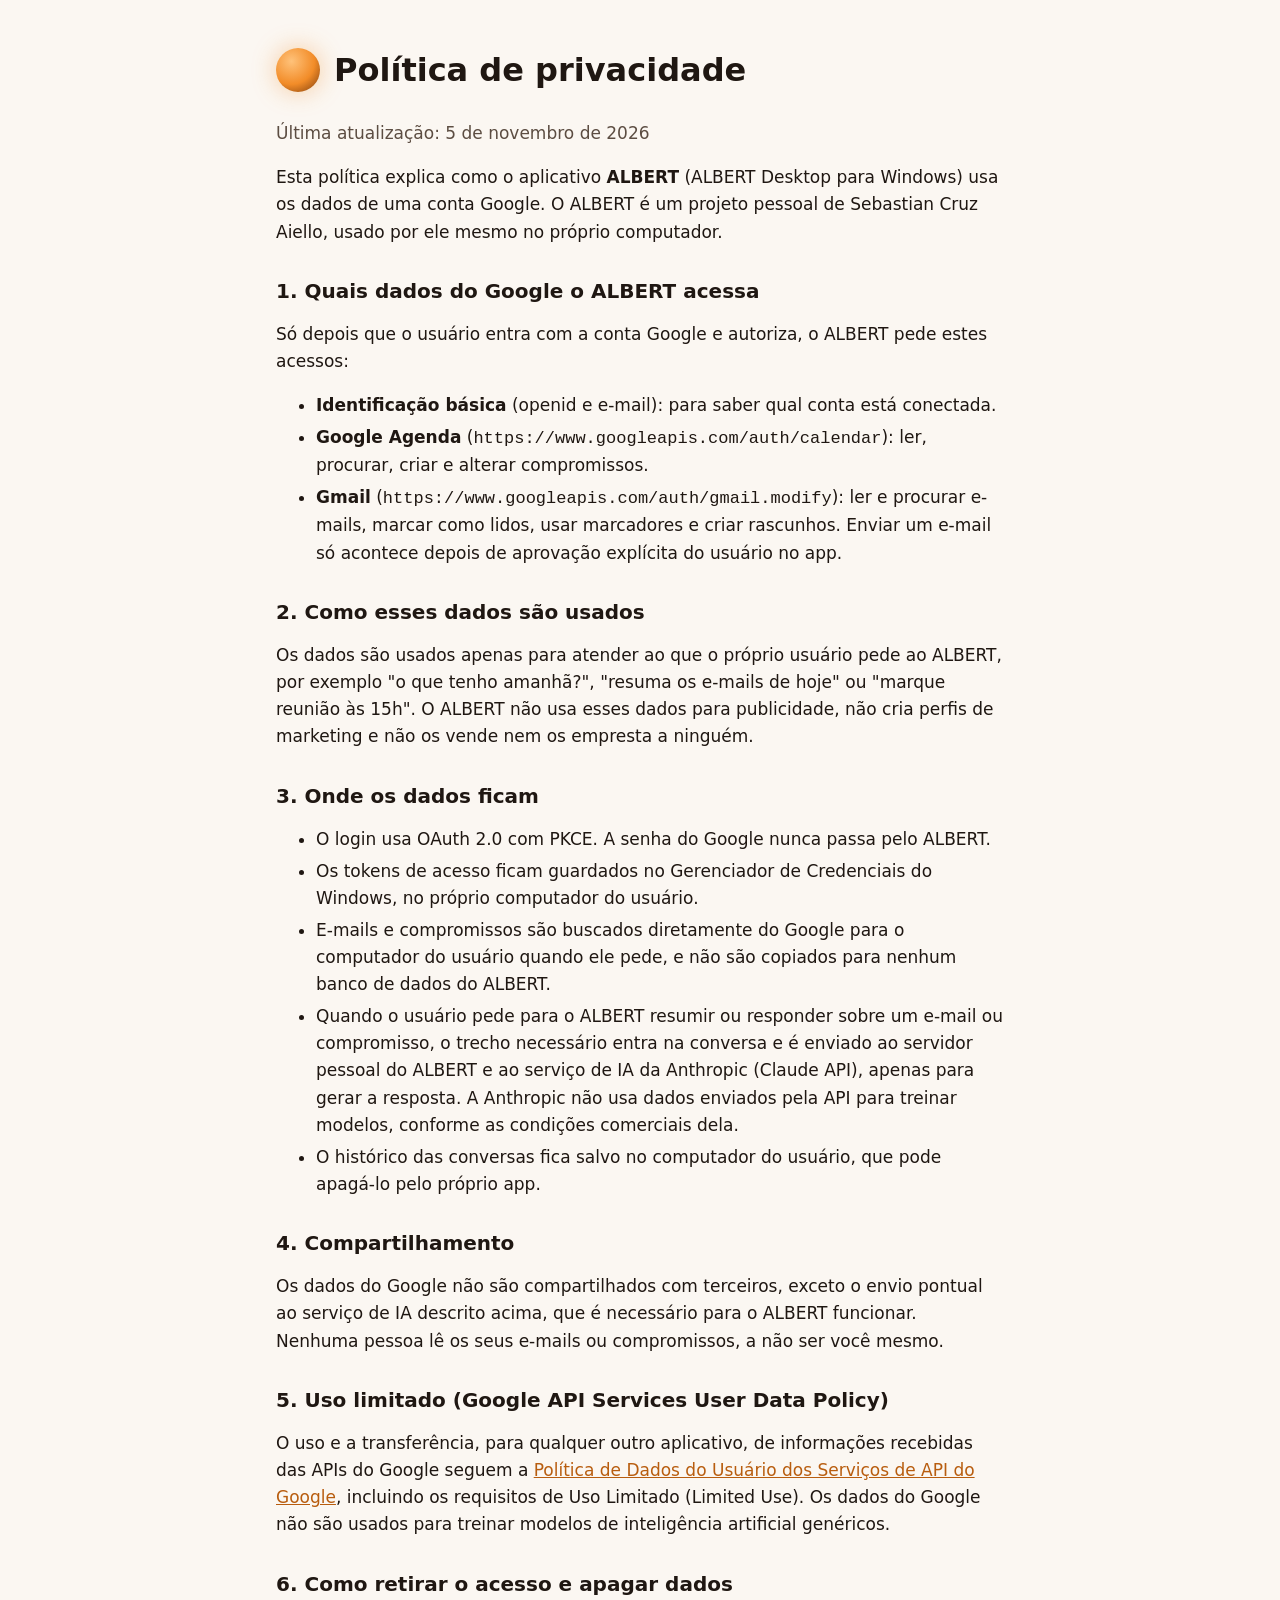
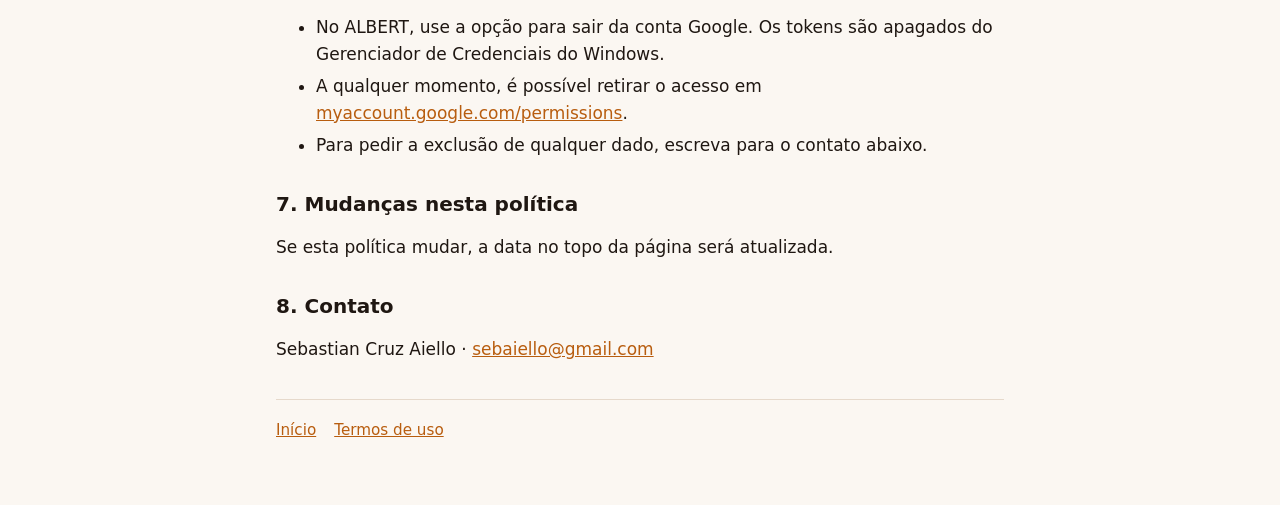
==== privacidade.html @ deceb27b "Página inicial, política de privacidade e termos do ALBERT Co-Authored-By: Claude Opus 5.5 <noreply@" ====
<!doctype html>
<html lang="pt-BR">
<head>
<meta charset="utf-8">
<meta name="viewport" content="width=device-width,initial-scale=1">
<title>ALBERT · Política de privacidade</title>
<link rel="stylesheet" href="estilo.css">
</head>
<body>
<main>
<header><div class="orb" aria-hidden="true"></div><h1>Política de privacidade</h1></header>
<p class="suave">Última atualização: 5 de novembro de 2026</p>

<p>Esta política explica como o aplicativo <strong>ALBERT</strong> (ALBERT Desktop para Windows) usa os dados de uma conta Google. O ALBERT é um projeto pessoal de Sebastian Cruz Aiello, usado por ele mesmo no próprio computador.</p>

<h2>1. Quais dados do Google o ALBERT acessa</h2>
<p>Só depois que o usuário entra com a conta Google e autoriza, o ALBERT pede estes acessos:</p>
<ul>
<li><strong>Identificação básica</strong> (openid e e-mail): para saber qual conta está conectada.</li>
<li><strong>Google Agenda</strong> (<code>https://www.googleapis.com/auth/calendar</code>): ler, procurar, criar e alterar compromissos.</li>
<li><strong>Gmail</strong> (<code>https://www.googleapis.com/auth/gmail.modify</code>): ler e procurar e-mails, marcar como lidos, usar marcadores e criar rascunhos. Enviar um e-mail só acontece depois de aprovação explícita do usuário no app.</li>
</ul>

<h2>2. Como esses dados são usados</h2>
<p>Os dados são usados apenas para atender ao que o próprio usuário pede ao ALBERT, por exemplo "o que tenho amanhã?", "resuma os e-mails de hoje" ou "marque reunião às 15h". O ALBERT não usa esses dados para publicidade, não cria perfis de marketing e não os vende nem os empresta a ninguém.</p>

<h2>3. Onde os dados ficam</h2>
<ul>
<li>O login usa OAuth 2.0 com PKCE. A senha do Google nunca passa pelo ALBERT.</li>
<li>Os tokens de acesso ficam guardados no Gerenciador de Credenciais do Windows, no próprio computador do usuário.</li>
<li>E-mails e compromissos são buscados diretamente do Google para o computador do usuário quando ele pede, e não são copiados para nenhum banco de dados do ALBERT.</li>
<li>Quando o usuário pede para o ALBERT resumir ou responder sobre um e-mail ou compromisso, o trecho necessário entra na conversa e é enviado ao servidor pessoal do ALBERT e ao serviço de IA da Anthropic (Claude API), apenas para gerar a resposta. A Anthropic não usa dados enviados pela API para treinar modelos, conforme as condições comerciais dela.</li>
<li>O histórico das conversas fica salvo no computador do usuário, que pode apagá-lo pelo próprio app.</li>
</ul>

<h2>4. Compartilhamento</h2>
<p>Os dados do Google não são compartilhados com terceiros, exceto o envio pontual ao serviço de IA descrito acima, que é necessário para o ALBERT funcionar. Nenhuma pessoa lê os seus e-mails ou compromissos, a não ser você mesmo.</p>

<h2>5. Uso limitado (Google API Services User Data Policy)</h2>
<p>O uso e a transferência, para qualquer outro aplicativo, de informações recebidas das APIs do Google seguem a <a href="https://developers.google.com/terms/api-services-user-data-policy">Política de Dados do Usuário dos Serviços de API do Google</a>, incluindo os requisitos de Uso Limitado (Limited Use). Os dados do Google não são usados para treinar modelos de inteligência artificial genéricos.</p>

<h2>6. Como retirar o acesso e apagar dados</h2>
<ul>
<li>No ALBERT, use a opção para sair da conta Google. Os tokens são apagados do Gerenciador de Credenciais do Windows.</li>
<li>A qualquer momento, é possível retirar o acesso em <a href="https://myaccount.google.com/permissions">myaccount.google.com/permissions</a>.</li>
<li>Para pedir a exclusão de qualquer dado, escreva para o contato abaixo.</li>
</ul>

<h2>7. Mudanças nesta política</h2>
<p>Se esta política mudar, a data no topo da página será atualizada.</p>

<h2>8. Contato</h2>
<p>Sebastian Cruz Aiello · <a href="mailto:sebaiello@gmail.com">sebaiello@gmail.com</a></p>

<nav>
<a href="index.html">Início</a>
<a href="termos.html">Termos de uso</a>
</nav>
</main>
</body>
</html>
---- estilo.css ----
:root{--bg:#fbf7f2;--texto:#1f1712;--suave:#5c4d42;--linha:#e6d9cb;--destaque:#b85d0f;--card:#ffffff}
@media (prefers-color-scheme:dark){:root{--bg:#0e0b09;--texto:#f3ebe2;--suave:#c9b8a3;--linha:#2e241d;--destaque:#f28c28;--card:#17120e}}
*{box-sizing:border-box}
body{margin:0;background:var(--bg);color:var(--texto);font:17px/1.6 "IBM Plex Sans",system-ui,-apple-system,"Segoe UI",sans-serif}
main{max-width:760px;margin:0 auto;padding:48px 16px 64px}
header{display:flex;align-items:center;gap:14px;margin-bottom:28px}
.orb{width:44px;height:44px;border-radius:50%;background:radial-gradient(circle at 35% 30%,#ffc27a,#f28c28 55%,#7a3a0c);box-shadow:0 0 24px #f28c2866}
h1{font:600 2rem/1.2 "Space Grotesk",system-ui,sans-serif;margin:0}
h2{font:600 1.25rem/1.3 "Space Grotesk",system-ui,sans-serif;margin:2rem 0 .5rem}
a{color:var(--destaque)}
.suave{color:var(--suave)}
.card{background:var(--card);border:1px solid var(--linha);border-radius:14px;padding:20px 22px;margin:20px 0}
nav{display:flex;flex-wrap:wrap;gap:18px;margin-top:36px;padding-top:18px;border-top:1px solid var(--linha);font-size:.95rem}
li{margin:.3rem 0}
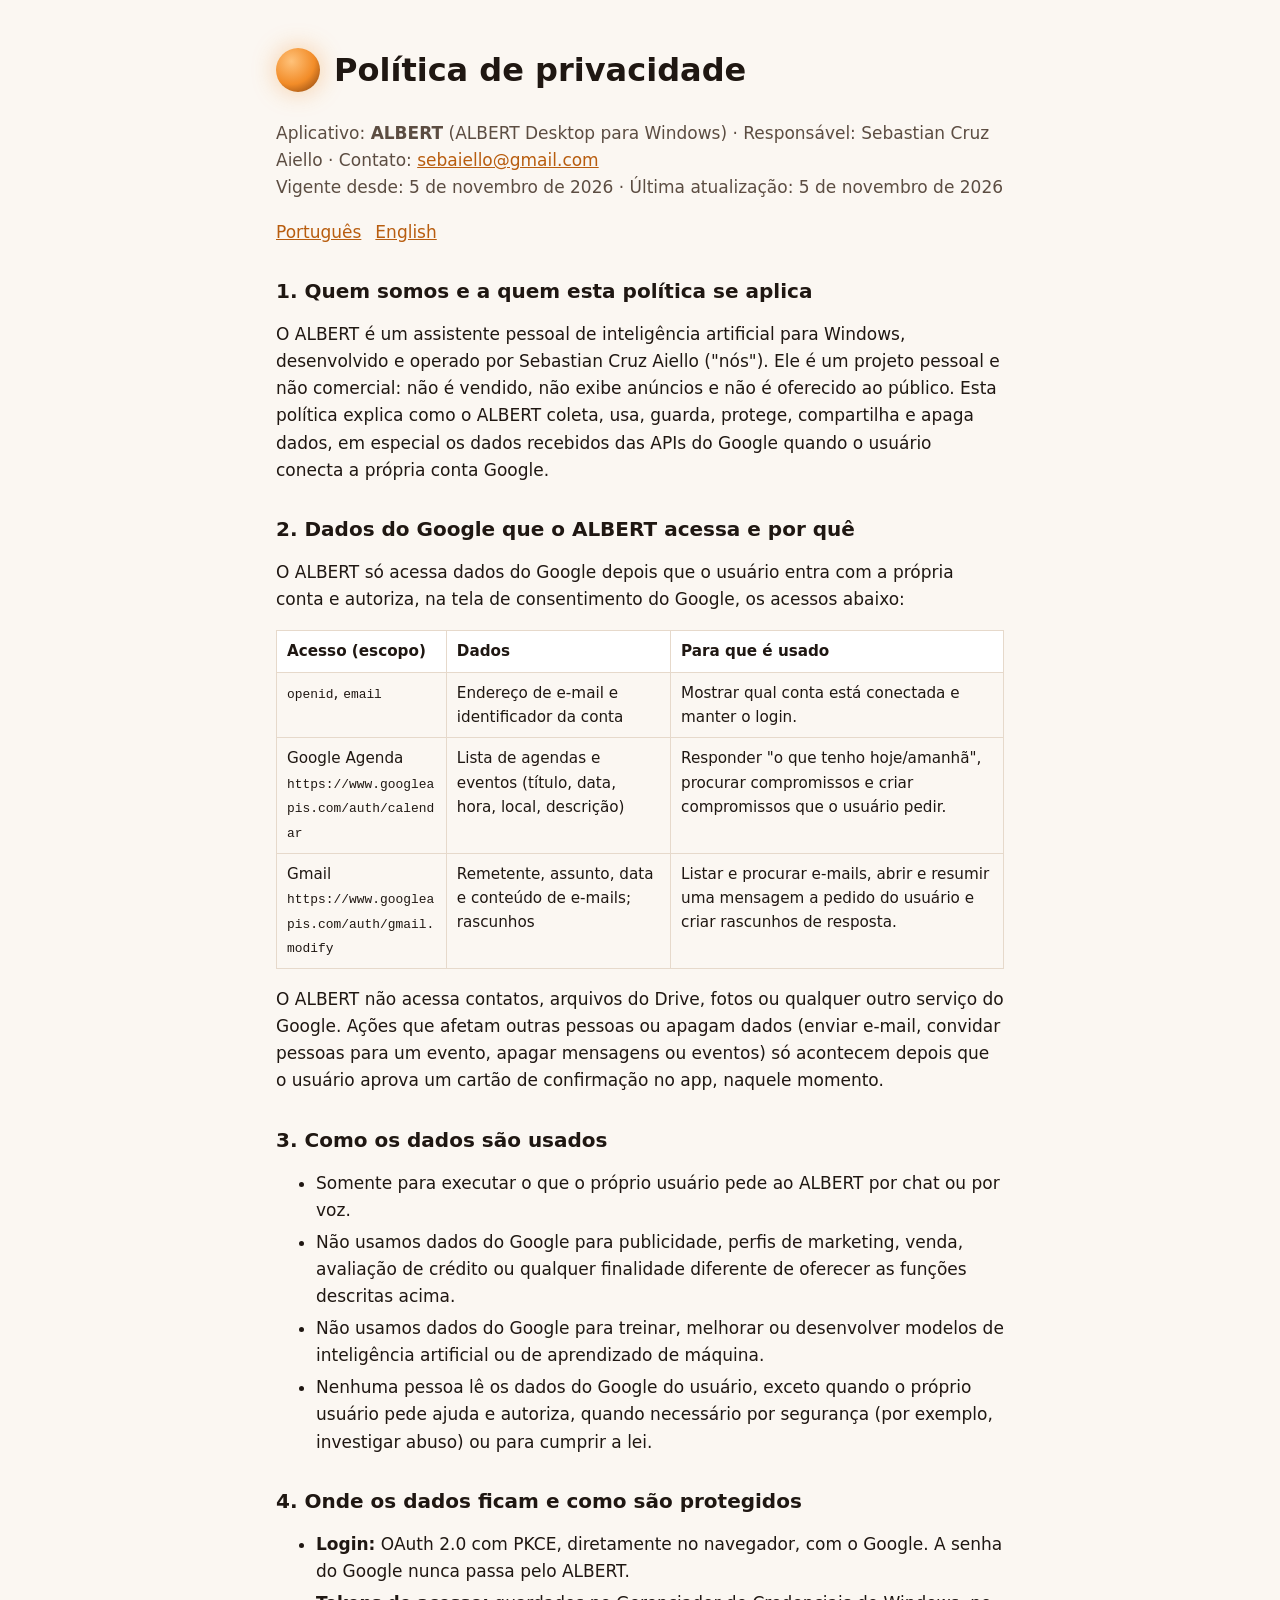
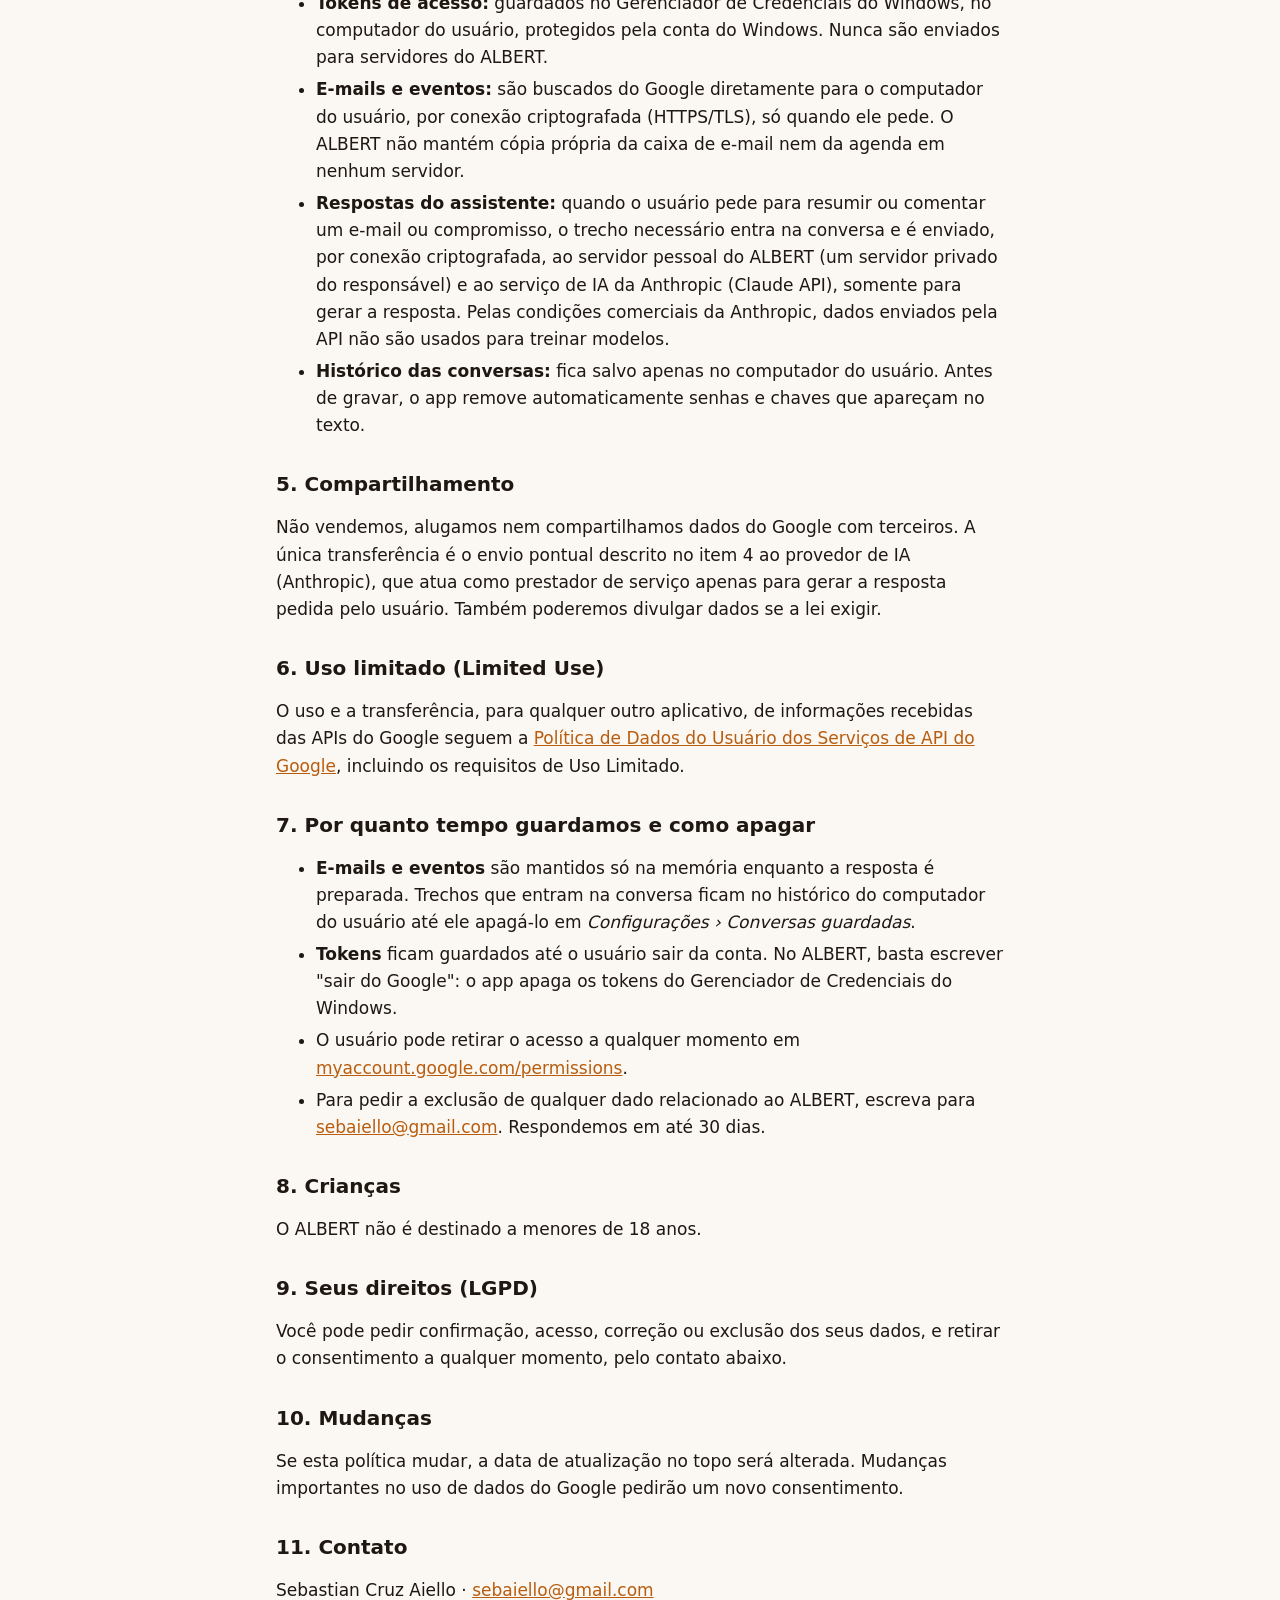
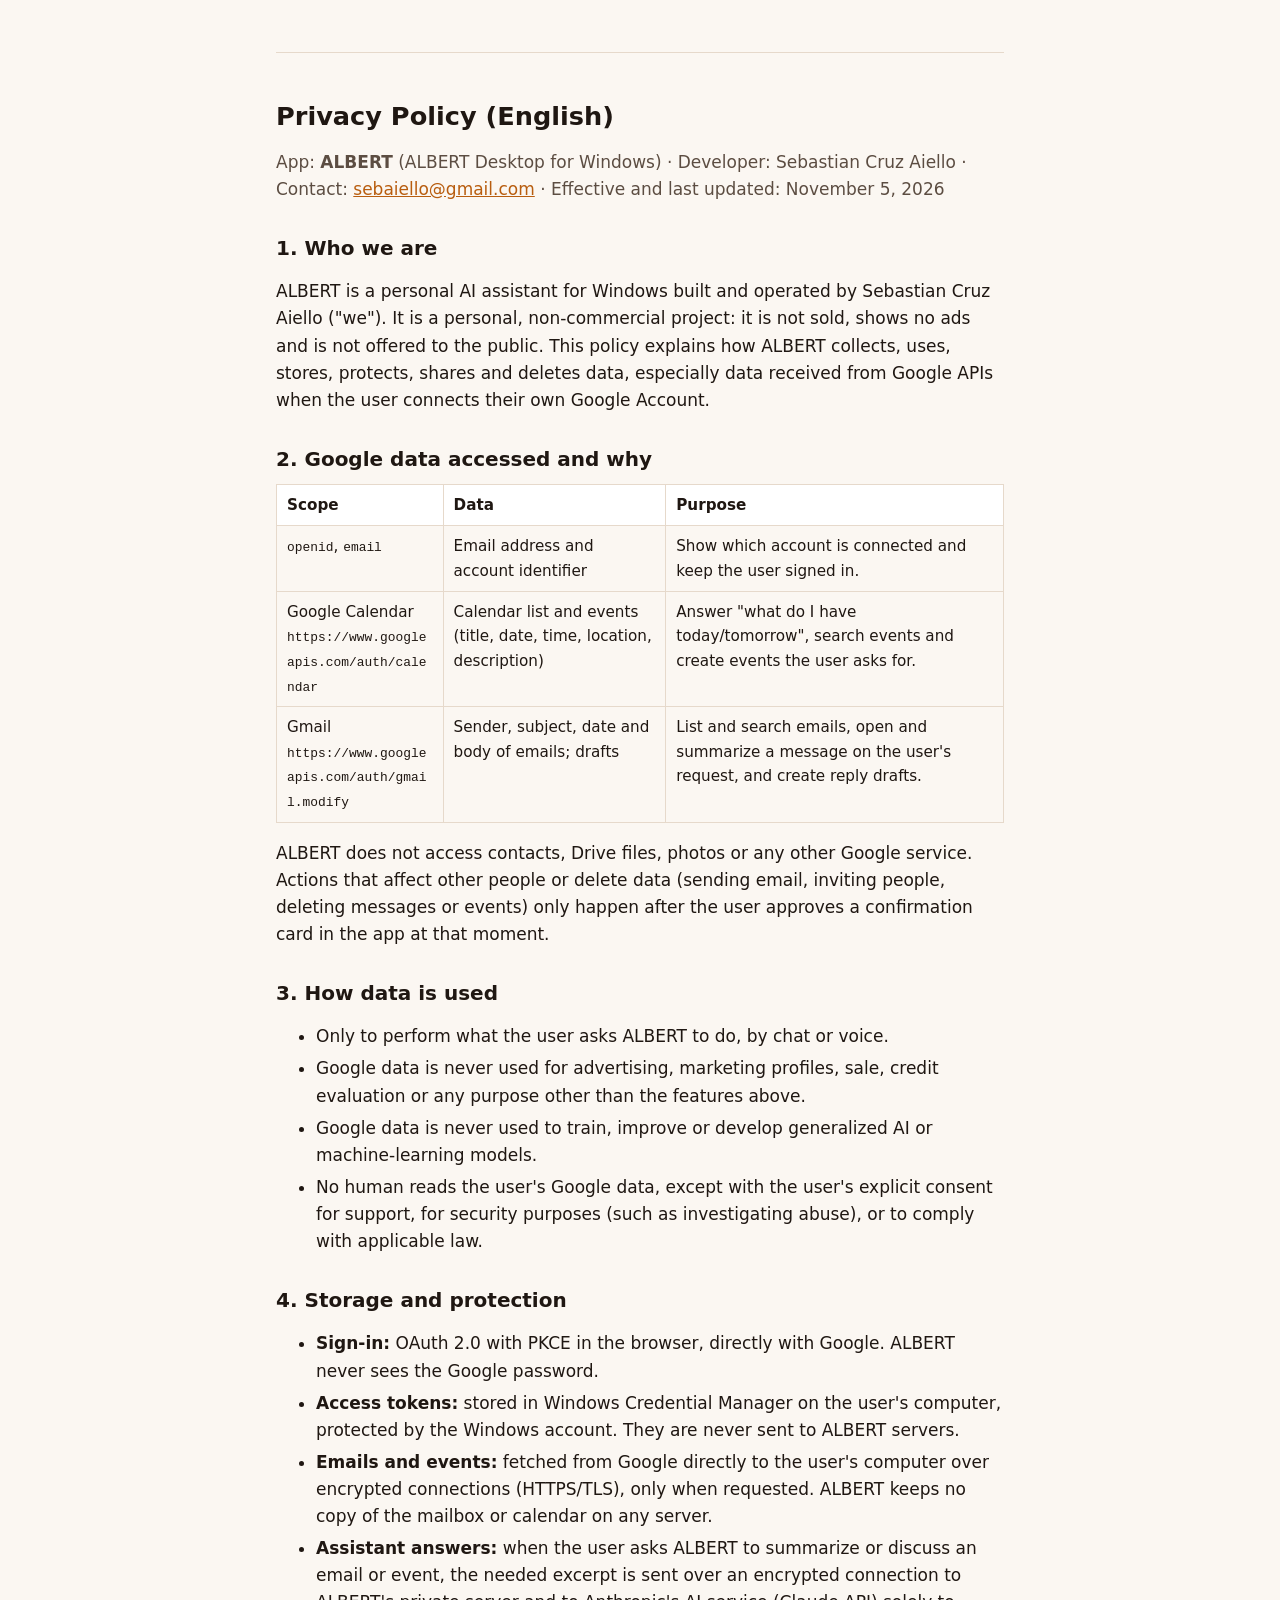
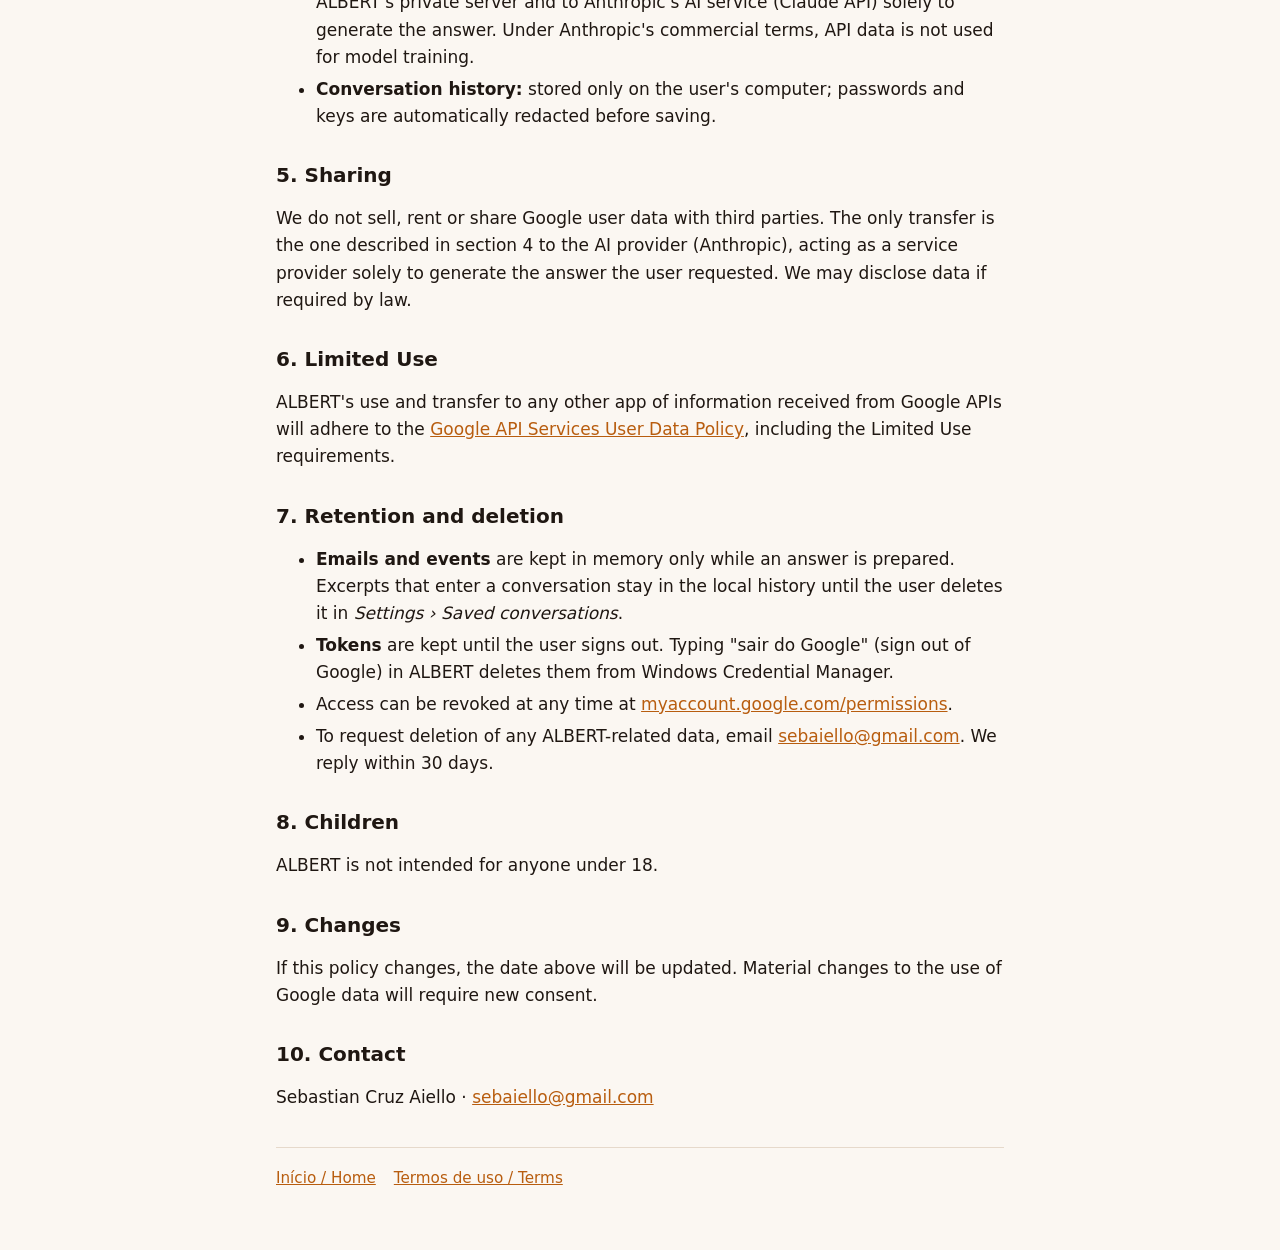
==== commit b8d54df3: "Política de privacidade completa em pt-BR e inglês (dados do Google, uso, guarda, Uso Limitado, excl" ====
--- a/privacidade.html
+++ b/privacidade.html
@@ -3,58 +3,137 @@
 <head>
 <meta charset="utf-8">
 <meta name="viewport" content="width=device-width,initial-scale=1">
-<title>ALBERT · Política de privacidade</title>
+<title>ALBERT · Política de privacidade / Privacy Policy</title>
+<meta name="description" content="Política de privacidade do ALBERT: quais dados do Google são acessados, como são usados, guardados, protegidos e apagados.">
 <link rel="stylesheet" href="estilo.css">
+<style>table{width:100%;border-collapse:collapse;margin:12px 0;font-size:.95rem}th,td{border:1px solid var(--linha);padding:8px 10px;text-align:left;vertical-align:top}th{background:var(--card)}code{font-size:.85em;word-break:break-all}.idioma{display:flex;gap:14px;margin:8px 0 24px}</style>
 </head>
 <body>
 <main>
 <header><div class="orb" aria-hidden="true"></div><h1>Política de privacidade</h1></header>
-<p class="suave">Última atualização: 5 de novembro de 2026</p>
+<p class="suave">Aplicativo: <strong>ALBERT</strong> (ALBERT Desktop para Windows) · Responsável: Sebastian Cruz Aiello · Contato: <a href="mailto:sebaiello@gmail.com">sebaiello@gmail.com</a><br>Vigente desde: 5 de novembro de 2026 · Última atualização: 5 de novembro de 2026</p>
+<div class="idioma"><a href="#pt">Português</a><a href="#en">English</a></div>
 
-<p>Esta política explica como o aplicativo <strong>ALBERT</strong> (ALBERT Desktop para Windows) usa os dados de uma conta Google. O ALBERT é um projeto pessoal de Sebastian Cruz Aiello, usado por ele mesmo no próprio computador.</p>
+<section id="pt">
+<h2>1. Quem somos e a quem esta política se aplica</h2>
+<p>O ALBERT é um assistente pessoal de inteligência artificial para Windows, desenvolvido e operado por Sebastian Cruz Aiello ("nós"). Ele é um projeto pessoal e não comercial: não é vendido, não exibe anúncios e não é oferecido ao público. Esta política explica como o ALBERT coleta, usa, guarda, protege, compartilha e apaga dados, em especial os dados recebidos das APIs do Google quando o usuário conecta a própria conta Google.</p>
 
-<h2>1. Quais dados do Google o ALBERT acessa</h2>
-<p>Só depois que o usuário entra com a conta Google e autoriza, o ALBERT pede estes acessos:</p>
+<h2>2. Dados do Google que o ALBERT acessa e por quê</h2>
+<p>O ALBERT só acessa dados do Google depois que o usuário entra com a própria conta e autoriza, na tela de consentimento do Google, os acessos abaixo:</p>
+<table>
+<tr><th>Acesso (escopo)</th><th>Dados</th><th>Para que é usado</th></tr>
+<tr><td><code>openid</code>, <code>email</code></td><td>Endereço de e-mail e identificador da conta</td><td>Mostrar qual conta está conectada e manter o login.</td></tr>
+<tr><td>Google Agenda<br><code>https://www.googleapis.com/auth/calendar</code></td><td>Lista de agendas e eventos (título, data, hora, local, descrição)</td><td>Responder "o que tenho hoje/amanhã", procurar compromissos e criar compromissos que o usuário pedir.</td></tr>
+<tr><td>Gmail<br><code>https://www.googleapis.com/auth/gmail.modify</code></td><td>Remetente, assunto, data e conteúdo de e-mails; rascunhos</td><td>Listar e procurar e-mails, abrir e resumir uma mensagem a pedido do usuário e criar rascunhos de resposta.</td></tr>
+</table>
+<p>O ALBERT não acessa contatos, arquivos do Drive, fotos ou qualquer outro serviço do Google. Ações que afetam outras pessoas ou apagam dados (enviar e-mail, convidar pessoas para um evento, apagar mensagens ou eventos) só acontecem depois que o usuário aprova um cartão de confirmação no app, naquele momento.</p>
+
+<h2>3. Como os dados são usados</h2>
 <ul>
-<li><strong>Identificação básica</strong> (openid e e-mail): para saber qual conta está conectada.</li>
-<li><strong>Google Agenda</strong> (<code>https://www.googleapis.com/auth/calendar</code>): ler, procurar, criar e alterar compromissos.</li>
-<li><strong>Gmail</strong> (<code>https://www.googleapis.com/auth/gmail.modify</code>): ler e procurar e-mails, marcar como lidos, usar marcadores e criar rascunhos. Enviar um e-mail só acontece depois de aprovação explícita do usuário no app.</li>
+<li>Somente para executar o que o próprio usuário pede ao ALBERT por chat ou por voz.</li>
+<li>Não usamos dados do Google para publicidade, perfis de marketing, venda, avaliação de crédito ou qualquer finalidade diferente de oferecer as funções descritas acima.</li>
+<li>Não usamos dados do Google para treinar, melhorar ou desenvolver modelos de inteligência artificial ou de aprendizado de máquina.</li>
+<li>Nenhuma pessoa lê os dados do Google do usuário, exceto quando o próprio usuário pede ajuda e autoriza, quando necessário por segurança (por exemplo, investigar abuso) ou para cumprir a lei.</li>
 </ul>
 
-<h2>2. Como esses dados são usados</h2>
-<p>Os dados são usados apenas para atender ao que o próprio usuário pede ao ALBERT, por exemplo "o que tenho amanhã?", "resuma os e-mails de hoje" ou "marque reunião às 15h". O ALBERT não usa esses dados para publicidade, não cria perfis de marketing e não os vende nem os empresta a ninguém.</p>
-
-<h2>3. Onde os dados ficam</h2>
+<h2>4. Onde os dados ficam e como são protegidos</h2>
 <ul>
-<li>O login usa OAuth 2.0 com PKCE. A senha do Google nunca passa pelo ALBERT.</li>
-<li>Os tokens de acesso ficam guardados no Gerenciador de Credenciais do Windows, no próprio computador do usuário.</li>
-<li>E-mails e compromissos são buscados diretamente do Google para o computador do usuário quando ele pede, e não são copiados para nenhum banco de dados do ALBERT.</li>
-<li>Quando o usuário pede para o ALBERT resumir ou responder sobre um e-mail ou compromisso, o trecho necessário entra na conversa e é enviado ao servidor pessoal do ALBERT e ao serviço de IA da Anthropic (Claude API), apenas para gerar a resposta. A Anthropic não usa dados enviados pela API para treinar modelos, conforme as condições comerciais dela.</li>
-<li>O histórico das conversas fica salvo no computador do usuário, que pode apagá-lo pelo próprio app.</li>
+<li><strong>Login:</strong> OAuth 2.0 com PKCE, diretamente no navegador, com o Google. A senha do Google nunca passa pelo ALBERT.</li>
+<li><strong>Tokens de acesso:</strong> guardados no Gerenciador de Credenciais do Windows, no computador do usuário, protegidos pela conta do Windows. Nunca são enviados para servidores do ALBERT.</li>
+<li><strong>E-mails e eventos:</strong> são buscados do Google diretamente para o computador do usuário, por conexão criptografada (HTTPS/TLS), só quando ele pede. O ALBERT não mantém cópia própria da caixa de e-mail nem da agenda em nenhum servidor.</li>
+<li><strong>Respostas do assistente:</strong> quando o usuário pede para resumir ou comentar um e-mail ou compromisso, o trecho necessário entra na conversa e é enviado, por conexão criptografada, ao servidor pessoal do ALBERT (um servidor privado do responsável) e ao serviço de IA da Anthropic (Claude API), somente para gerar a resposta. Pelas condições comerciais da Anthropic, dados enviados pela API não são usados para treinar modelos.</li>
+<li><strong>Histórico das conversas:</strong> fica salvo apenas no computador do usuário. Antes de gravar, o app remove automaticamente senhas e chaves que apareçam no texto.</li>
 </ul>
 
-<h2>4. Compartilhamento</h2>
-<p>Os dados do Google não são compartilhados com terceiros, exceto o envio pontual ao serviço de IA descrito acima, que é necessário para o ALBERT funcionar. Nenhuma pessoa lê os seus e-mails ou compromissos, a não ser você mesmo.</p>
+<h2>5. Compartilhamento</h2>
+<p>Não vendemos, alugamos nem compartilhamos dados do Google com terceiros. A única transferência é o envio pontual descrito no item 4 ao provedor de IA (Anthropic), que atua como prestador de serviço apenas para gerar a resposta pedida pelo usuário. Também poderemos divulgar dados se a lei exigir.</p>
 
-<h2>5. Uso limitado (Google API Services User Data Policy)</h2>
-<p>O uso e a transferência, para qualquer outro aplicativo, de informações recebidas das APIs do Google seguem a <a href="https://developers.google.com/terms/api-services-user-data-policy">Política de Dados do Usuário dos Serviços de API do Google</a>, incluindo os requisitos de Uso Limitado (Limited Use). Os dados do Google não são usados para treinar modelos de inteligência artificial genéricos.</p>
+<h2>6. Uso limitado (Limited Use)</h2>
+<p>O uso e a transferência, para qualquer outro aplicativo, de informações recebidas das APIs do Google seguem a <a href="https://developers.google.com/terms/api-services-user-data-policy">Política de Dados do Usuário dos Serviços de API do Google</a>, incluindo os requisitos de Uso Limitado.</p>
 
-<h2>6. Como retirar o acesso e apagar dados</h2>
+<h2>7. Por quanto tempo guardamos e como apagar</h2>
 <ul>
-<li>No ALBERT, use a opção para sair da conta Google. Os tokens são apagados do Gerenciador de Credenciais do Windows.</li>
-<li>A qualquer momento, é possível retirar o acesso em <a href="https://myaccount.google.com/permissions">myaccount.google.com/permissions</a>.</li>
-<li>Para pedir a exclusão de qualquer dado, escreva para o contato abaixo.</li>
+<li><strong>E-mails e eventos</strong> são mantidos só na memória enquanto a resposta é preparada. Trechos que entram na conversa ficam no histórico do computador do usuário até ele apagá-lo em <em>Configurações › Conversas guardadas</em>.</li>
+<li><strong>Tokens</strong> ficam guardados até o usuário sair da conta. No ALBERT, basta escrever "sair do Google": o app apaga os tokens do Gerenciador de Credenciais do Windows.</li>
+<li>O usuário pode retirar o acesso a qualquer momento em <a href="https://myaccount.google.com/permissions">myaccount.google.com/permissions</a>.</li>
+<li>Para pedir a exclusão de qualquer dado relacionado ao ALBERT, escreva para <a href="mailto:sebaiello@gmail.com">sebaiello@gmail.com</a>. Respondemos em até 30 dias.</li>
 </ul>
 
-<h2>7. Mudanças nesta política</h2>
-<p>Se esta política mudar, a data no topo da página será atualizada.</p>
+<h2>8. Crianças</h2>
+<p>O ALBERT não é destinado a menores de 18 anos.</p>
 
-<h2>8. Contato</h2>
+<h2>9. Seus direitos (LGPD)</h2>
+<p>Você pode pedir confirmação, acesso, correção ou exclusão dos seus dados, e retirar o consentimento a qualquer momento, pelo contato abaixo.</p>
+
+<h2>10. Mudanças</h2>
+<p>Se esta política mudar, a data de atualização no topo será alterada. Mudanças importantes no uso de dados do Google pedirão um novo consentimento.</p>
+
+<h2>11. Contato</h2>
 <p>Sebastian Cruz Aiello · <a href="mailto:sebaiello@gmail.com">sebaiello@gmail.com</a></p>
+</section>
+
+<hr style="border:0;border-top:1px solid var(--linha);margin:48px 0">
+
+<section id="en" lang="en">
+<h1 style="font-size:1.6rem">Privacy Policy (English)</h1>
+<p class="suave">App: <strong>ALBERT</strong> (ALBERT Desktop for Windows) · Developer: Sebastian Cruz Aiello · Contact: <a href="mailto:sebaiello@gmail.com">sebaiello@gmail.com</a> · Effective and last updated: November 5, 2026</p>
+
+<h2>1. Who we are</h2>
+<p>ALBERT is a personal AI assistant for Windows built and operated by Sebastian Cruz Aiello ("we"). It is a personal, non-commercial project: it is not sold, shows no ads and is not offered to the public. This policy explains how ALBERT collects, uses, stores, protects, shares and deletes data, especially data received from Google APIs when the user connects their own Google Account.</p>
+
+<h2>2. Google data accessed and why</h2>
+<table>
+<tr><th>Scope</th><th>Data</th><th>Purpose</th></tr>
+<tr><td><code>openid</code>, <code>email</code></td><td>Email address and account identifier</td><td>Show which account is connected and keep the user signed in.</td></tr>
+<tr><td>Google Calendar<br><code>https://www.googleapis.com/auth/calendar</code></td><td>Calendar list and events (title, date, time, location, description)</td><td>Answer "what do I have today/tomorrow", search events and create events the user asks for.</td></tr>
+<tr><td>Gmail<br><code>https://www.googleapis.com/auth/gmail.modify</code></td><td>Sender, subject, date and body of emails; drafts</td><td>List and search emails, open and summarize a message on the user's request, and create reply drafts.</td></tr>
+</table>
+<p>ALBERT does not access contacts, Drive files, photos or any other Google service. Actions that affect other people or delete data (sending email, inviting people, deleting messages or events) only happen after the user approves a confirmation card in the app at that moment.</p>
+
+<h2>3. How data is used</h2>
+<ul>
+<li>Only to perform what the user asks ALBERT to do, by chat or voice.</li>
+<li>Google data is never used for advertising, marketing profiles, sale, credit evaluation or any purpose other than the features above.</li>
+<li>Google data is never used to train, improve or develop generalized AI or machine-learning models.</li>
+<li>No human reads the user's Google data, except with the user's explicit consent for support, for security purposes (such as investigating abuse), or to comply with applicable law.</li>
+</ul>
+
+<h2>4. Storage and protection</h2>
+<ul>
+<li><strong>Sign-in:</strong> OAuth 2.0 with PKCE in the browser, directly with Google. ALBERT never sees the Google password.</li>
+<li><strong>Access tokens:</strong> stored in Windows Credential Manager on the user's computer, protected by the Windows account. They are never sent to ALBERT servers.</li>
+<li><strong>Emails and events:</strong> fetched from Google directly to the user's computer over encrypted connections (HTTPS/TLS), only when requested. ALBERT keeps no copy of the mailbox or calendar on any server.</li>
+<li><strong>Assistant answers:</strong> when the user asks ALBERT to summarize or discuss an email or event, the needed excerpt is sent over an encrypted connection to ALBERT's private server and to Anthropic's AI service (Claude API) solely to generate the answer. Under Anthropic's commercial terms, API data is not used for model training.</li>
+<li><strong>Conversation history:</strong> stored only on the user's computer; passwords and keys are automatically redacted before saving.</li>
+</ul>
+
+<h2>5. Sharing</h2>
+<p>We do not sell, rent or share Google user data with third parties. The only transfer is the one described in section 4 to the AI provider (Anthropic), acting as a service provider solely to generate the answer the user requested. We may disclose data if required by law.</p>
+
+<h2>6. Limited Use</h2>
+<p>ALBERT's use and transfer to any other app of information received from Google APIs will adhere to the <a href="https://developers.google.com/terms/api-services-user-data-policy">Google API Services User Data Policy</a>, including the Limited Use requirements.</p>
+
+<h2>7. Retention and deletion</h2>
+<ul>
+<li><strong>Emails and events</strong> are kept in memory only while an answer is prepared. Excerpts that enter a conversation stay in the local history until the user deletes it in <em>Settings › Saved conversations</em>.</li>
+<li><strong>Tokens</strong> are kept until the user signs out. Typing "sair do Google" (sign out of Google) in ALBERT deletes them from Windows Credential Manager.</li>
+<li>Access can be revoked at any time at <a href="https://myaccount.google.com/permissions">myaccount.google.com/permissions</a>.</li>
+<li>To request deletion of any ALBERT-related data, email <a href="mailto:sebaiello@gmail.com">sebaiello@gmail.com</a>. We reply within 30 days.</li>
+</ul>
+
+<h2>8. Children</h2>
+<p>ALBERT is not intended for anyone under 18.</p>
+
+<h2>9. Changes</h2>
+<p>If this policy changes, the date above will be updated. Material changes to the use of Google data will require new consent.</p>
+
+<h2>10. Contact</h2>
+<p>Sebastian Cruz Aiello · <a href="mailto:sebaiello@gmail.com">sebaiello@gmail.com</a></p>
+</section>
 
 <nav>
-<a href="index.html">Início</a>
-<a href="termos.html">Termos de uso</a>
+<a href="index.html">Início / Home</a>
+<a href="termos.html">Termos de uso / Terms</a>
 </nav>
 </main>
 </body>
